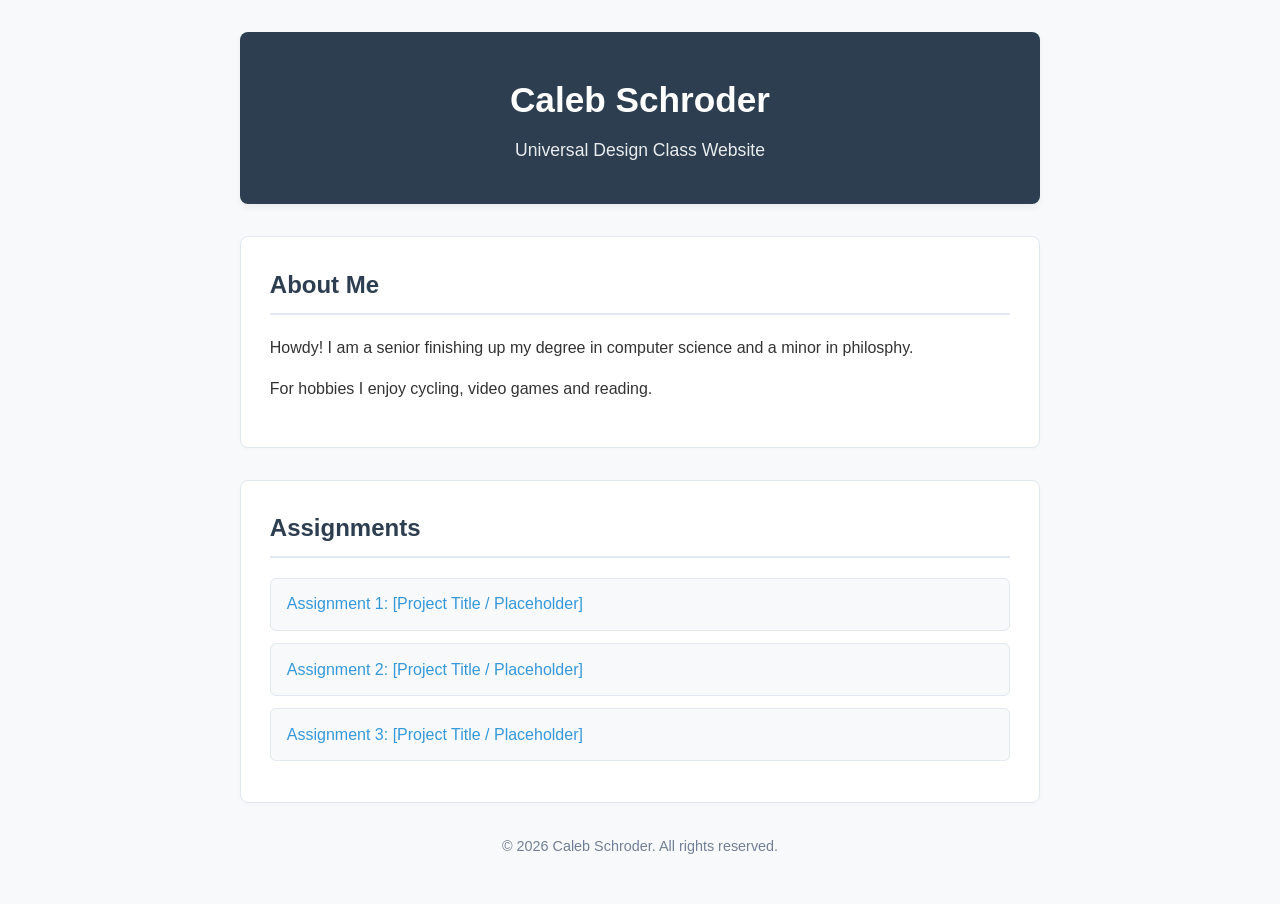
==== index.html @ 84a4d16b "few more fixes" ====
<!DOCTYPE html>
<html lang="en">
<head>
    <meta charset="UTF-8">
    <meta name="viewport" content="width=device-width, initial-scale=1.0">
    <title>Caleb Schroder - Universal Design</title>
    <style>
        /* Base styles */
        :root {
            --primary-color: #2c3e50;
            --secondary-color: #3498db;
            --background-color: #f8f9fa;
            --card-background: #ffffff;
            --text-color: #333333;
            --border-color: #e2e8f0;
        }

        body {
            font-family: -apple-system, BlinkMacSystemFont, "Segoe UI", Roboto, Helvetica, Arial, sans-serif;
            line-height: 1.6;
            color: var(--text-color);
            background-color: var(--background-color);
            margin: 0;
            padding: 0;
        }

        /* Layout structure */
        .container {
            max-width: 800px;
            margin: 0 auto;
            padding: 2rem 1rem;
        }

        header {
            background-color: var(--primary-color);
            color: #ffffff;
            padding: 2.5rem 1rem;
            text-align: center;
            border-radius: 8px;
            margin-bottom: 2rem;
            box-shadow: 0 4px 6px rgba(0, 0, 0, 0.05);
        }

        header h1 {
            margin: 0 0 0.5rem 0;
            font-size: 2.2rem;
        }

        header p {
            margin: 0;
            opacity: 0.9;
            font-size: 1.1rem;
        }

        section {
            background: var(--card-background);
            padding: 1.8rem;
            border-radius: 8px;
            margin-bottom: 2rem;
            border: 1px solid var(--border-color);
            box-shadow: 0 2px 4px rgba(0, 0, 0, 0.02);
        }

        h2 {
            color: var(--primary-color);
            margin-top: 0;
            border-bottom: 2px solid var(--border-color);
            padding-bottom: 0.5rem;
        }

        /* Assignment Navigation List */
        .assignment-list {
            list-style: none;
            padding: 0;
            margin: 0;
        }

        .assignment-list li {
            margin-bottom: 0.75rem;
        }

        .assignment-list a {
            display: block;
            padding: 0.8rem 1rem;
            background-color: var(--background-color);
            color: var(--secondary-color);
            text-decoration: none;
            border-radius: 6px;
            border: 1px solid var(--border-color);
            font-weight: 500;
            transition: all 0.2s ease;
        }

        .assignment-list a:hover {
            background-color: var(--secondary-color);
            color: #ffffff;
            border-color: var(--secondary-color);
            transform: translateY(-1px);
        }

        footer {
            text-align: center;
            color: #718096;
            font-size: 0.9rem;
            margin-top: 2rem;
        }
    </style>
</head>
<body>

    <div class="container">
        <!-- Page Header -->
        <header>
            <h1>Caleb Schroder</h1>
            <p>Universal Design Class Website</p>
        </header>

        <!-- About Me Section -->
        <section id="about">
            <h2>About Me</h2>
            <p>
                Howdy! I am a senior finishing up my degree in computer science and a minor in philosphy.
            </p>
            <p>
                For hobbies I enjoy cycling, video games and reading.
            </p>
        </section>

        <!-- Navigation / Coursework Section -->
        <section id="assignments">
            <h2>Assignments</h2>
            <nav>
                <ul class="assignment-list">
                    <li>
                        <a href="#">Assignment 1: [Project Title / Placeholder]</a>
                    </li>
                    <li>
                        <a href="#">Assignment 2: [Project Title / Placeholder]</a>
                    </li>
                    <li>
                        <a href="#">Assignment 3: [Project Title / Placeholder]</a>
                    </li>
                </ul>
            </nav>
        </section>

        <!-- Page Footer -->
        <footer>
            <p>&copy; 2026 Caleb Schroder. All rights reserved.</p>
        </footer>
    </div>

</body>
</html>
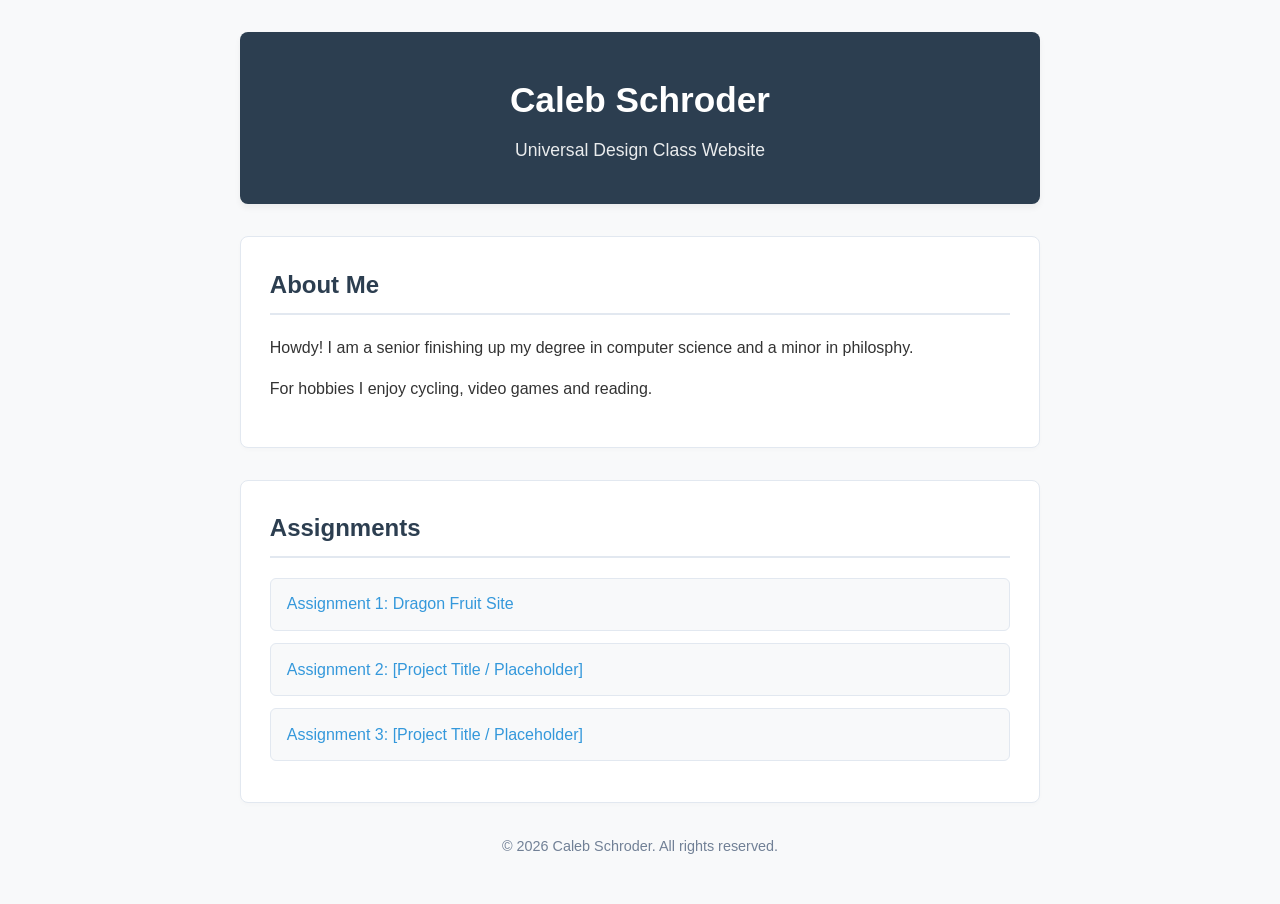
==== commit e39b981f: "base wikpedia file linked and set up, still need to add images to the images folder" ====
--- a/index.html
+++ b/index.html
@@ -132,7 +132,7 @@
             <nav>
                 <ul class="assignment-list">
                     <li>
-                        <a href="#">Assignment 1: [Project Title / Placeholder]</a>
+                        <a href="dragon-fruit.html">Assignment 1: Dragon Fruit Site</a>
                     </li>
                     <li>
                         <a href="#">Assignment 2: [Project Title / Placeholder]</a>
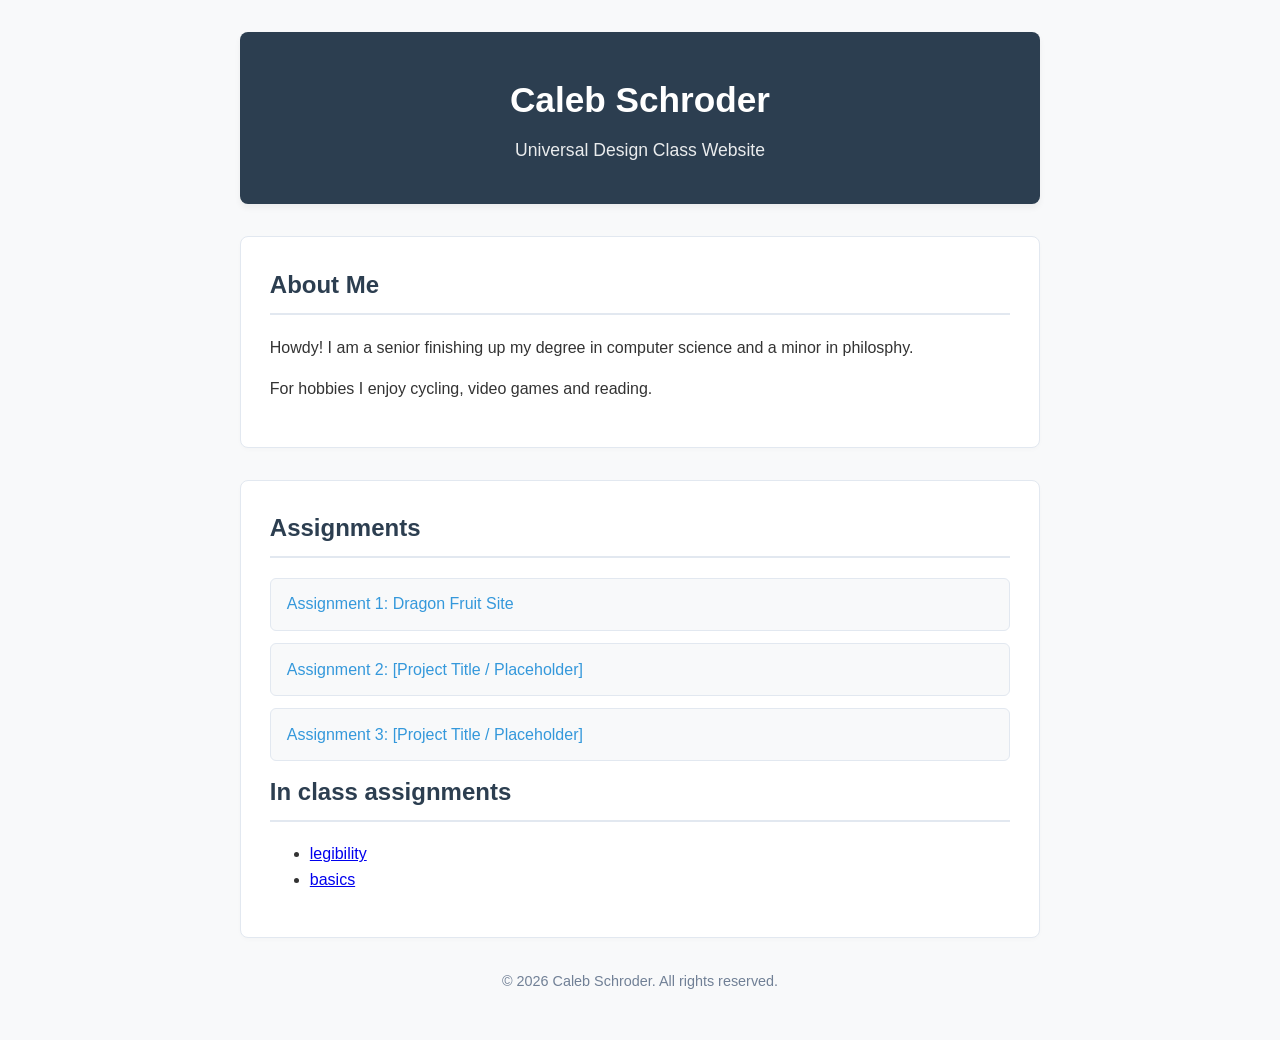
==== commit 86bd6c55: "adding in class stuff" ====
--- a/index.html
+++ b/index.html
@@ -142,6 +142,16 @@
                     </li>
                 </ul>
             </nav>
+            <h2>In class assignments</h2>
+            <nav>
+                <ul class="in-class-work">
+                    <li>
+                        <a href="semantic-legibility.html">legibility</a>
+                    </li>
+                    <li>
+                        <a href="semantic-Basics.html">basics</a>
+                    </li>
+            </nav>
         </section>
 
         <!-- Page Footer -->
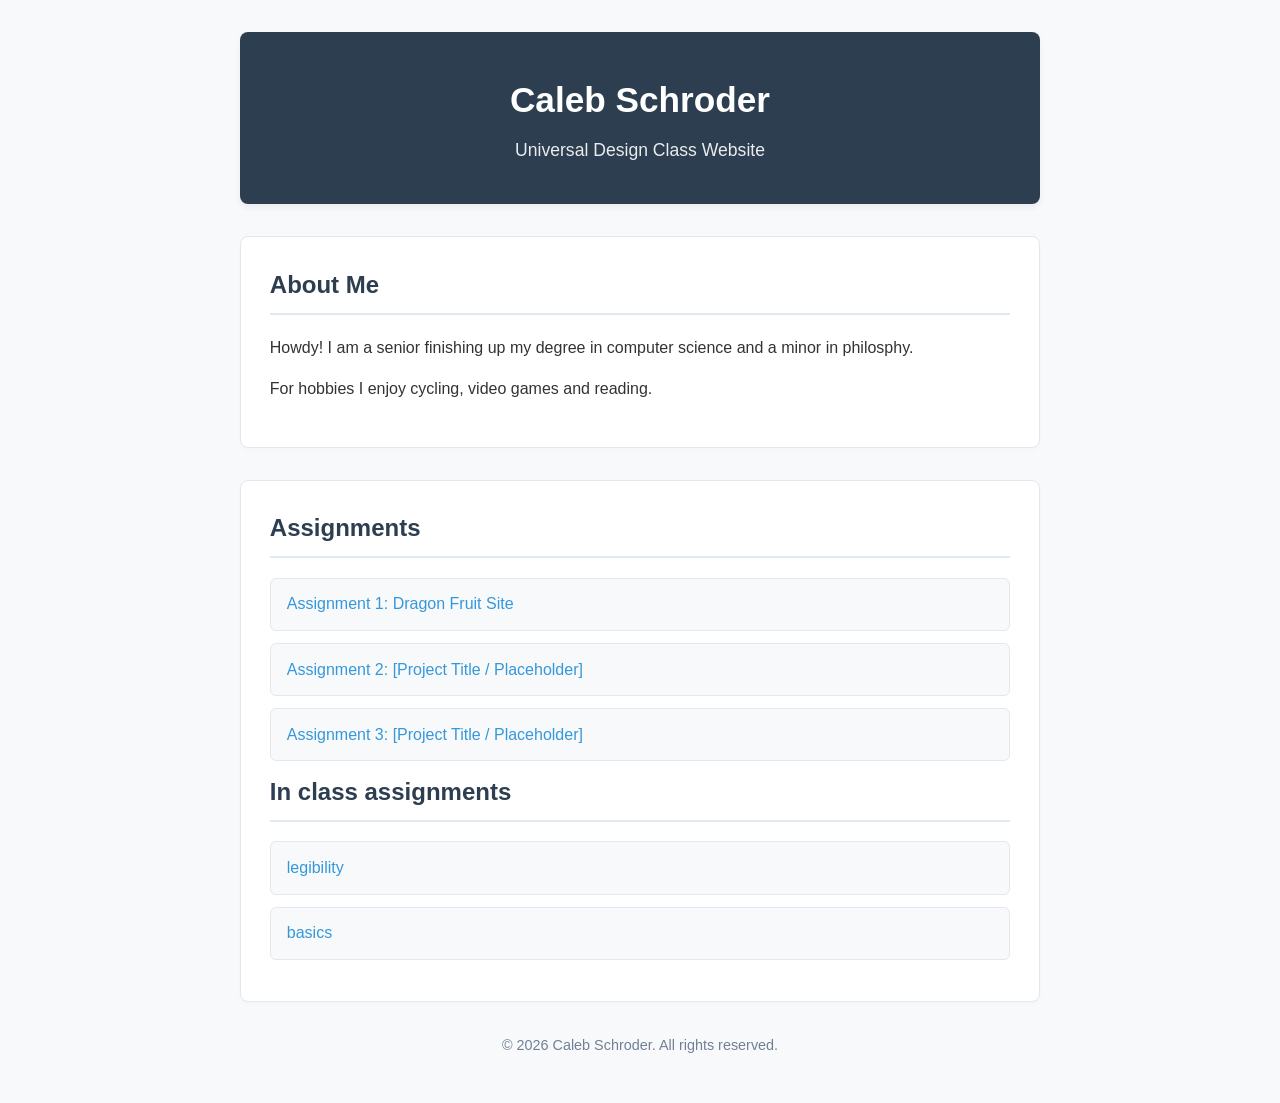
==== commit a8cd8966: "fixed css styling in index" ====
--- a/index.html
+++ b/index.html
@@ -144,7 +144,7 @@
             </nav>
             <h2>In class assignments</h2>
             <nav>
-                <ul class="in-class-work">
+                <ul class="assignment-list">
                     <li>
                         <a href="semantic-legibility.html">legibility</a>
                     </li>
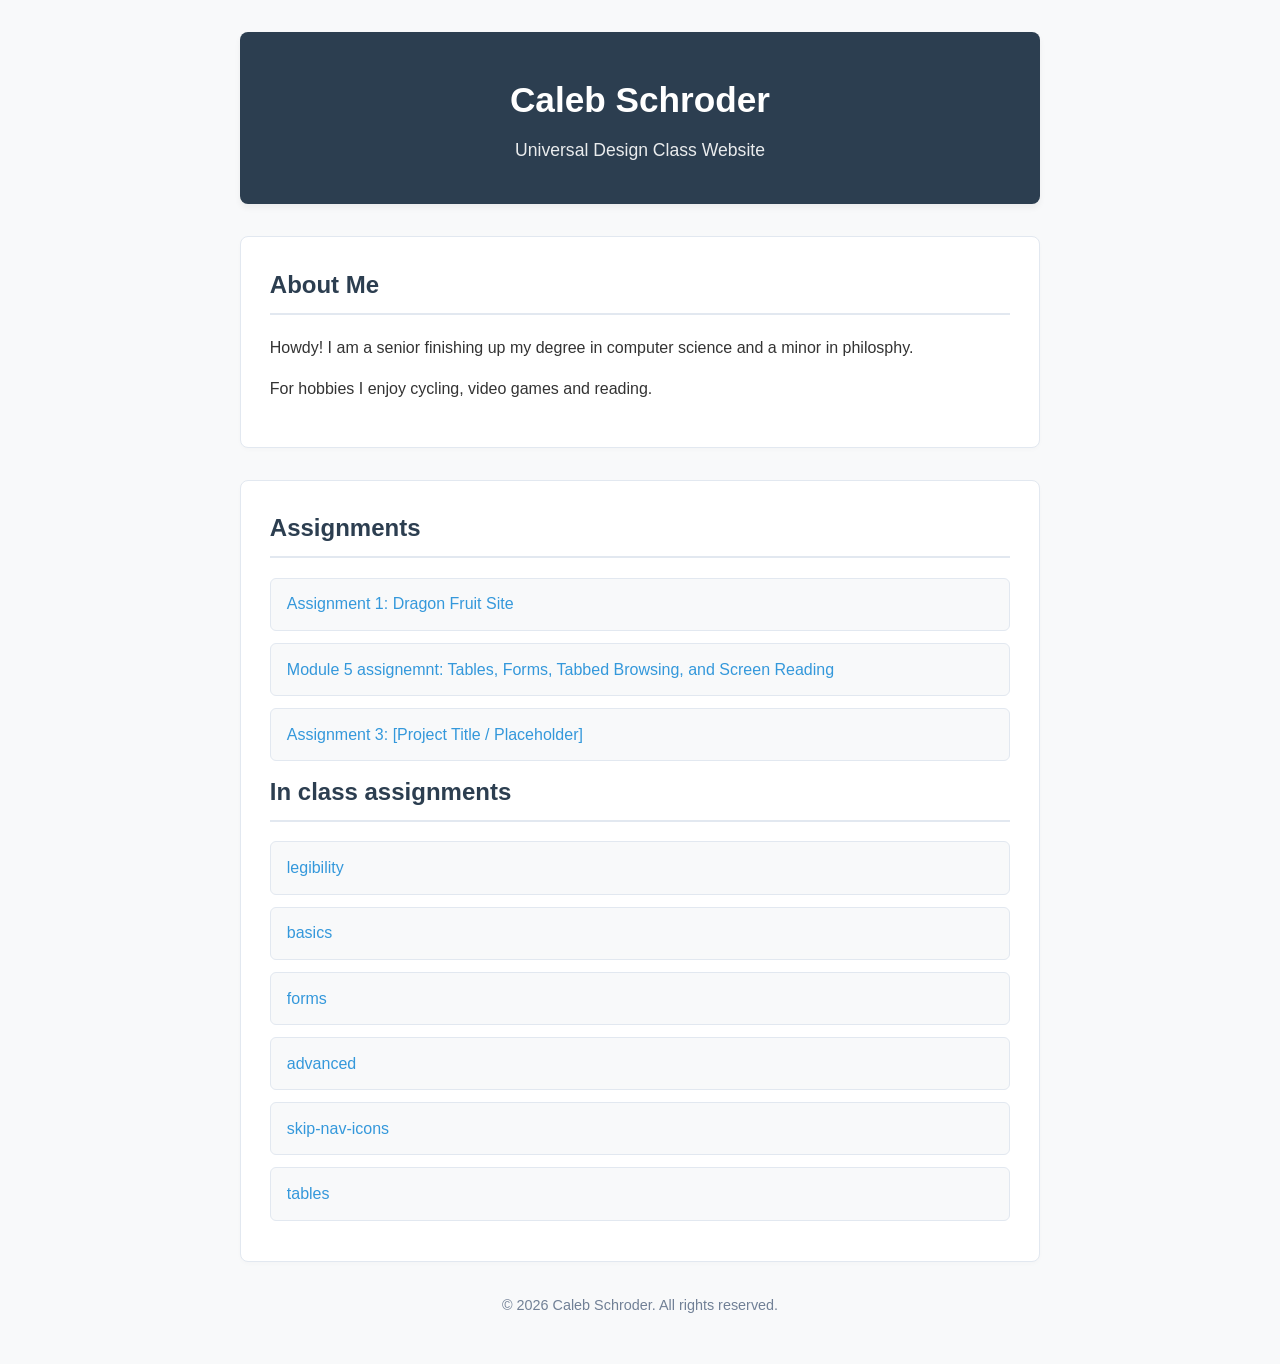
==== commit 1cddd531: "reorganizing website, adding links to home page, etc" ====
--- a/index.html
+++ b/index.html
@@ -135,7 +135,7 @@
                         <a href="dragon-fruit.html">Assignment 1: Dragon Fruit Site</a>
                     </li>
                     <li>
-                        <a href="#">Assignment 2: [Project Title / Placeholder]</a>
+                        <a href="table-forms-tab-screenreader.html">Module 5 assignemnt: Tables, Forms, Tabbed Browsing, and Screen Reading</a>
                     </li>
                     <li>
                         <a href="#">Assignment 3: [Project Title / Placeholder]</a>
@@ -151,6 +151,18 @@
                     <li>
                         <a href="semantic-Basics.html">basics</a>
                     </li>
+                    <li>
+                        <a href="forms.html">forms</a>
+                    </li>
+                    <li>
+                        <a href="semantic-advanced.html">advanced</a>
+                    </li>
+                    <li>
+                        <a href="skip-nav-icons.html">skip-nav-icons</a>
+                    </li>
+                    <li>
+                        <a href="tables.html">tables</a>
+                    </li>
             </nav>
         </section>
 
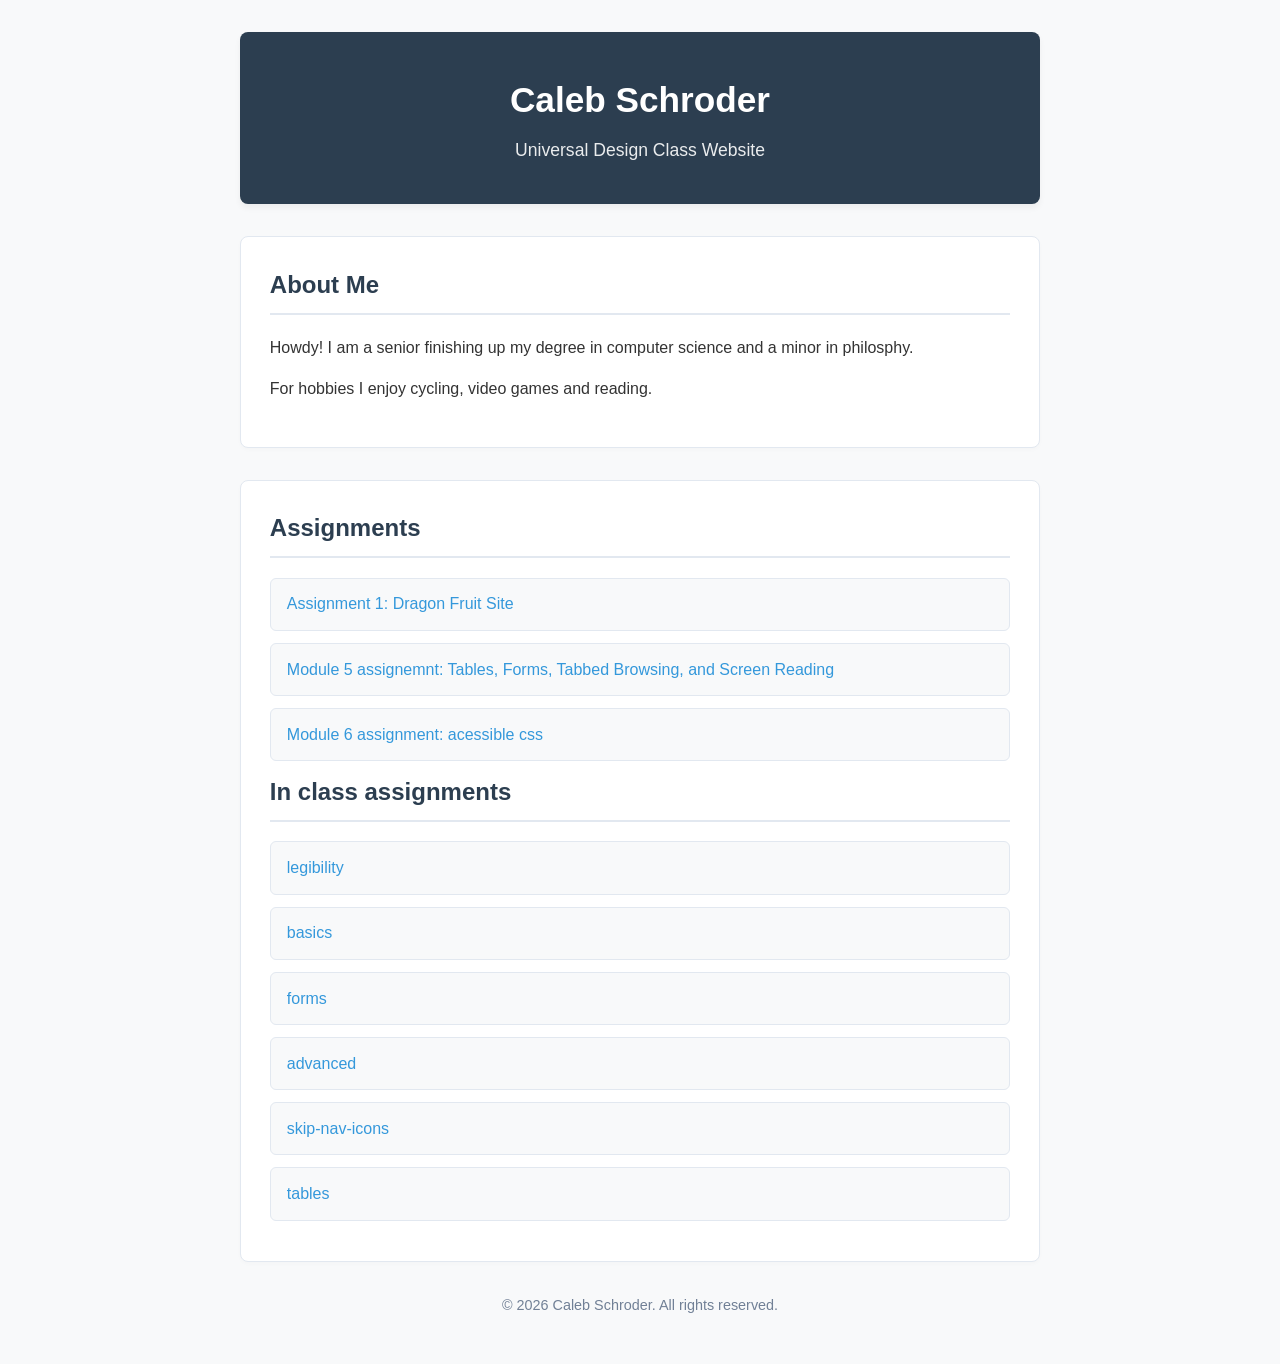
==== commit 3682e27c: "index changes to accomdate new assignments and changes to other pages" ====
--- a/index.html
+++ b/index.html
@@ -138,7 +138,7 @@
                         <a href="table-forms-tab-screenreader.html">Module 5 assignemnt: Tables, Forms, Tabbed Browsing, and Screen Reading</a>
                     </li>
                     <li>
-                        <a href="#">Assignment 3: [Project Title / Placeholder]</a>
+                        <a href="acessible-css-assigment.html">Module 6 assignment: acessible css</a>
                     </li>
                 </ul>
             </nav>
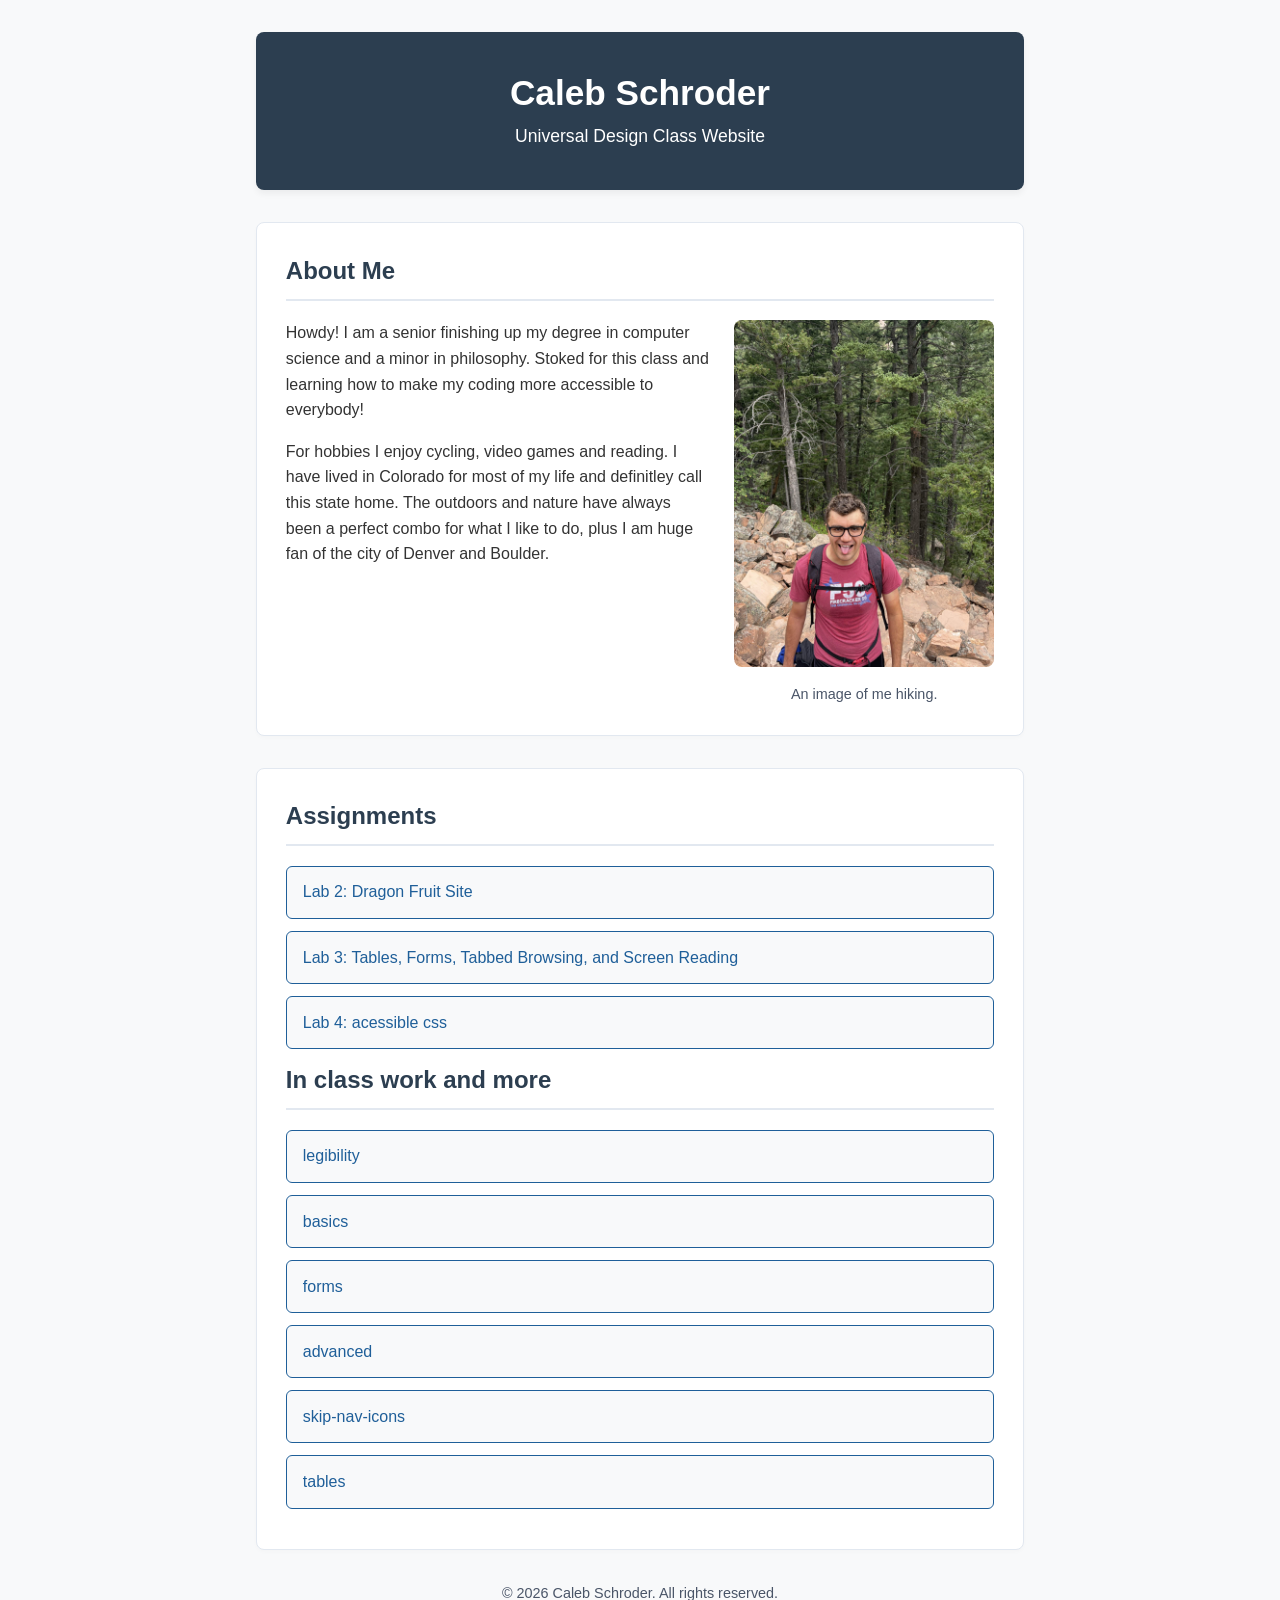
==== commit 52525bfb: "added new image to homepage, cleaned up, and reorganized" ====
--- a/index.html
+++ b/index.html
@@ -8,20 +8,51 @@
         /* Base styles */
         :root {
             --primary-color: #2c3e50;
-            --secondary-color: #3498db;
+            --secondary-color: #1f5f99; /* darkened for 4.5:1+ contrast on light backgrounds */
             --background-color: #f8f9fa;
             --card-background: #ffffff;
             --text-color: #333333;
+            --muted-text-color: #4a5568;
             --border-color: #e2e8f0;
+        }
+
+        *,
+        *::before,
+        *::after {
+            box-sizing: border-box;
         }
 
         body {
             font-family: -apple-system, BlinkMacSystemFont, "Segoe UI", Roboto, Helvetica, Arial, sans-serif;
+            font-size: 1rem;
             line-height: 1.6;
             color: var(--text-color);
             background-color: var(--background-color);
             margin: 0;
             padding: 0;
+        }
+
+        /* Skip navigation link: hidden until focused */
+        .skip-link {
+            position: absolute;
+            top: -100px;
+            left: 1rem;
+            padding: 0.75rem 1rem;
+            background-color: var(--primary-color);
+            color: #ffffff;
+            font-weight: 600;
+            border-radius: 0 0 6px 6px;
+            z-index: 100;
+        }
+
+        .skip-link:focus {
+            top: 0;
+        }
+
+        /* Visible keyboard focus for all interactive elements */
+        a:focus-visible {
+            outline: 3px solid var(--primary-color);
+            outline-offset: 2px;
         }
 
         /* Layout structure */
@@ -44,11 +75,11 @@
         header h1 {
             margin: 0 0 0.5rem 0;
             font-size: 2.2rem;
+            line-height: 1.2;
         }
 
         header p {
             margin: 0;
-            opacity: 0.9;
             font-size: 1.1rem;
         }
 
@@ -68,11 +99,53 @@
             padding-bottom: 0.5rem;
         }
 
+        /* About Me layout (flexbox): text and image sit side by side, stack on small screens */
+        .about-content {
+            display: flex;
+            flex-wrap: wrap;
+            gap: 1.5rem;
+            align-items: flex-start;
+        }
+
+        .about-text {
+            flex: 1 1 300px;
+        }
+
+        .about-text p:first-child {
+            margin-top: 0;
+        }
+
+        .about-text p:last-child {
+            margin-bottom: 0;
+        }
+
+        figure {
+            flex: 0 1 260px;
+            margin: 0 auto;
+            text-align: center;
+        }
+
+        figure img {
+            max-width: 100%;
+            height: auto;
+            border-radius: 8px;
+        }
+
+        figcaption {
+            margin-top: 0.5rem;
+            font-size: 0.9rem;
+            color: var(--muted-text-color);
+        }
+
         /* Assignment Navigation List */
         .assignment-list {
             list-style: none;
             padding: 0;
-            margin: 0;
+            margin: 0 0 2rem 0;
+        }
+
+        .assignment-list:last-child {
+            margin-bottom: 0;
         }
 
         .assignment-list li {
@@ -86,7 +159,7 @@
             color: var(--secondary-color);
             text-decoration: none;
             border-radius: 6px;
-            border: 1px solid var(--border-color);
+            border: 1px solid var(--secondary-color);
             font-weight: 500;
             transition: all 0.2s ease;
         }
@@ -100,13 +173,36 @@
 
         footer {
             text-align: center;
-            color: #718096;
+            color: var(--muted-text-color);
             font-size: 0.9rem;
             margin-top: 2rem;
+        }
+
+        /* Responsive adjustments */
+        @media (max-width: 480px) {
+            header h1 {
+                font-size: 1.8rem;
+            }
+
+            section {
+                padding: 1.2rem;
+            }
+        }
+
+        @media (prefers-reduced-motion: reduce) {
+            .assignment-list a {
+                transition: none;
+            }
+
+            .assignment-list a:hover {
+                transform: none;
+            }
         }
     </style>
 </head>
 <body>
+
+    <a class="skip-link" href="#main">Skip to main content</a>
 
     <div class="container">
         <!-- Page Header -->
@@ -115,56 +211,68 @@
             <p>Universal Design Class Website</p>
         </header>
 
-        <!-- About Me Section -->
-        <section id="about">
-            <h2>About Me</h2>
-            <p>
-                Howdy! I am a senior finishing up my degree in computer science and a minor in philosphy.
-            </p>
-            <p>
-                For hobbies I enjoy cycling, video games and reading.
-            </p>
-        </section>
-
-        <!-- Navigation / Coursework Section -->
-        <section id="assignments">
-            <h2>Assignments</h2>
-            <nav>
-                <ul class="assignment-list">
-                    <li>
-                        <a href="dragon-fruit.html">Assignment 1: Dragon Fruit Site</a>
-                    </li>
-                    <li>
-                        <a href="table-forms-tab-screenreader.html">Module 5 assignemnt: Tables, Forms, Tabbed Browsing, and Screen Reading</a>
-                    </li>
-                    <li>
-                        <a href="acessible-css-assigment.html">Module 6 assignment: acessible css</a>
-                    </li>
-                </ul>
-            </nav>
-            <h2>In class assignments</h2>
-            <nav>
-                <ul class="assignment-list">
-                    <li>
-                        <a href="semantic-legibility.html">legibility</a>
-                    </li>
-                    <li>
-                        <a href="semantic-Basics.html">basics</a>
-                    </li>
-                    <li>
-                        <a href="forms.html">forms</a>
-                    </li>
-                    <li>
-                        <a href="semantic-advanced.html">advanced</a>
-                    </li>
-                    <li>
-                        <a href="skip-nav-icons.html">skip-nav-icons</a>
-                    </li>
-                    <li>
-                        <a href="tables.html">tables</a>
-                    </li>
-            </nav>
-        </section>
+        <main id="main">
+            <!-- About Me Section -->
+            <section id="about" aria-labelledby="about-heading">
+                <h2 id="about-heading">About Me</h2>
+                <div class="about-content">
+                    <div class="about-text">
+                        <p>
+                            Howdy! I am a senior finishing up my degree in computer science and a minor in philosophy. Stoked for this class and learning how to make my coding more accessible to everybody!
+                        </p>
+                        <p>
+                            For hobbies I enjoy cycling, video games and reading. I have lived in Colorado for most of my life and definitley call this state home. The outdoors and nature have always been a perfect combo for what I like to do, plus I am huge fan of the city of Denver and Boulder.
+                        </p>
+                    </div>
+                    <figure>
+                        <img src="images/IMG_4575.jpg" width="432" height="576"
+                            alt="an image of me">
+                        <figcaption>An image of me hiking.</figcaption>
+                    </figure>
+                </div>
+            </section>
+
+            <!-- Navigation / Coursework Section -->
+            <section id="assignments" aria-labelledby="assignments-heading">
+                <h2 id="assignments-heading">Assignments</h2>
+                <nav aria-label="Assignments">
+                    <ul class="assignment-list">
+                        <li>
+                            <a href="dragon-fruit.html">Lab 2: Dragon Fruit Site</a>
+                        </li>
+                        <li>
+                            <a href="table-forms-tab-screenreader.html">Lab 3: Tables, Forms, Tabbed Browsing, and Screen Reading</a>
+                        </li>
+                        <li>
+                            <a href="acessible-css-assigment.html">Lab 4: acessible css</a>
+                        </li>
+                    </ul>
+                </nav>
+                <h2 id="inclass-heading">In class work and more</h2>
+                <nav aria-labelledby="inclass-heading">
+                    <ul class="assignment-list">
+                        <li>
+                            <a href="semantic-legibility.html">legibility</a>
+                        </li>
+                        <li>
+                            <a href="semantic-Basics.html">basics</a>
+                        </li>
+                        <li>
+                            <a href="forms.html">forms</a>
+                        </li>
+                        <li>
+                            <a href="semantic-advanced.html">advanced</a>
+                        </li>
+                        <li>
+                            <a href="skip-nav-icons.html">skip-nav-icons</a>
+                        </li>
+                        <li>
+                            <a href="tables.html">tables</a>
+                        </li>
+                    </ul>
+                </nav>
+            </section>
+        </main>
 
         <!-- Page Footer -->
         <footer>
@@ -173,4 +281,4 @@
     </div>
 
 </body>
-</html>
+</html>
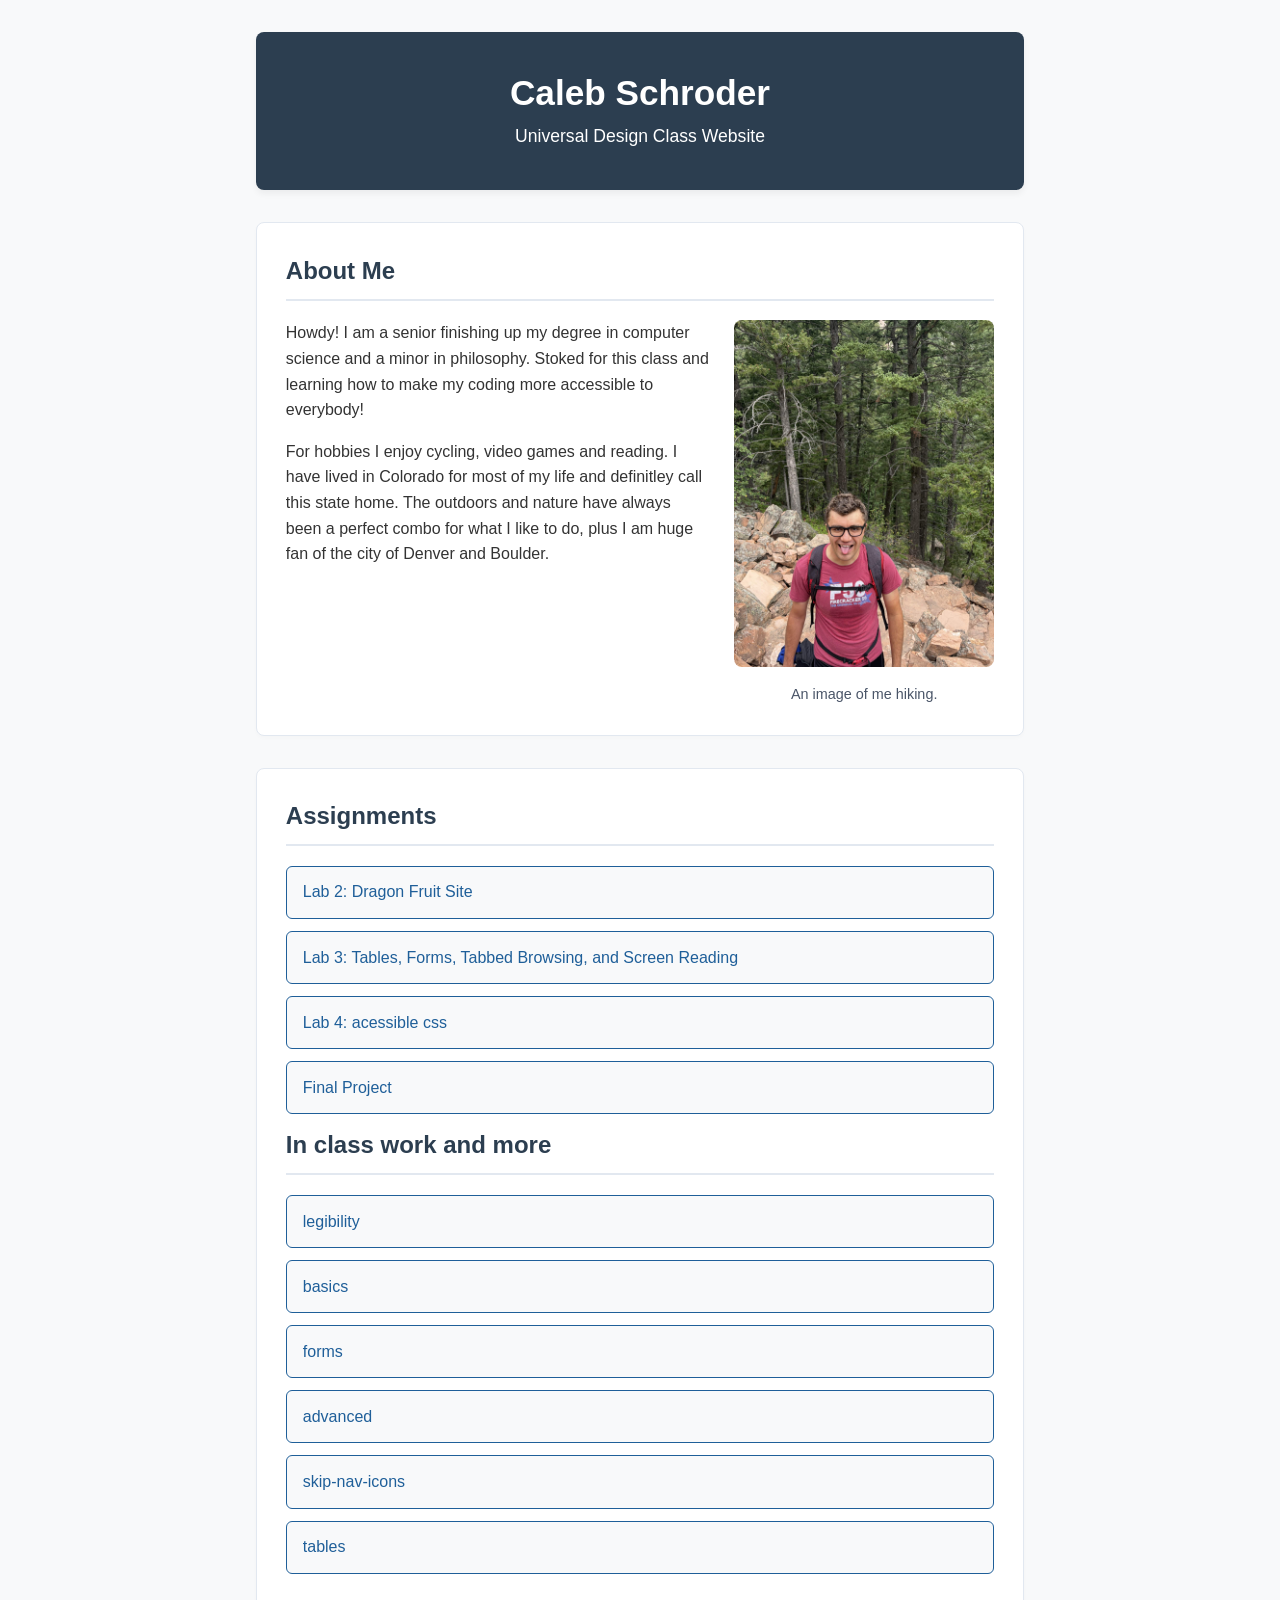
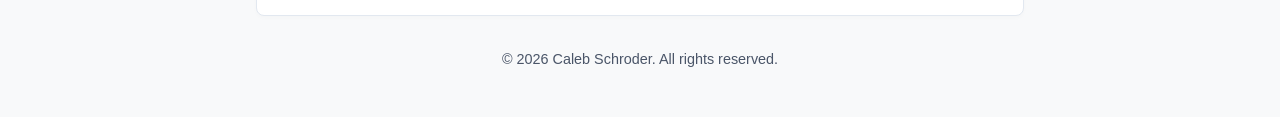
==== commit 3a1a2a65: "layout and all done, mostly want to change content, feels forced, and change a few colors" ====
--- a/index.html
+++ b/index.html
@@ -246,6 +246,9 @@
                         <li>
                             <a href="acessible-css-assigment.html">Lab 4: acessible css</a>
                         </li>
+                        <li>
+                            <a href="finalProject.html">Final Project</a>
+                        </li>
                     </ul>
                 </nav>
                 <h2 id="inclass-heading">In class work and more</h2>
